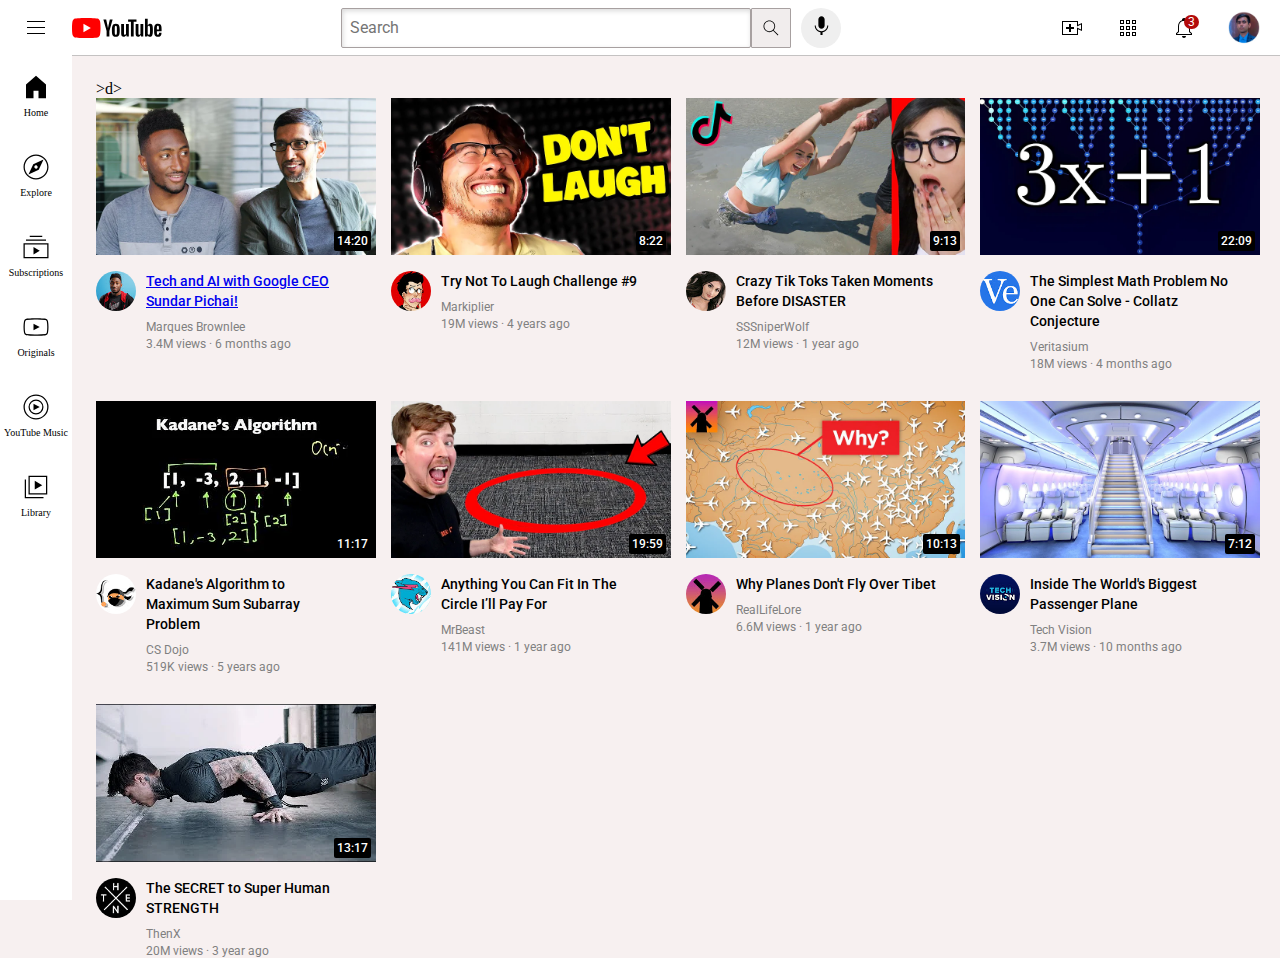
==== index.html @ 273a0949 "Update and rename youtube.html to index.html" ====
<!DOCTYPE html>
<html lang="en">
<!-- COMMENT -->>d>
<meta charset="UTF-8">
<meta name="viewport" content="width=device-width, initial-scale=1.0">
<title>Youtube Clone</title>
<link rel="stylesheet" href="header.css">
<link rel="stylesheet" href="general.css">
<link rel="stylesheet" href="style.css">
<link rel="stylesheet" href="sidebar.css">
<link rel="preconnect" href="https://fonts.googleapis.com">
<link rel="preconnect" href="https://fonts.gstatic.com" crossorigin>
<link href="https://fonts.googleapis.com/css2?family=Roboto:wght@400;500;700&display=swap" rel="stylesheet">
</head>

<body>
    <div class="header">
        <div class="left-section">
            <img class="hamburger-menu" src="icons/hamburger-menu.svg">
            <img class="youtube-logo" src="icons/youtube-logo.svg">
        </div>
        <div class="middle-section">
            <input type="text" placeholder="Search" class="search-box">
            <button class="search-button">
                <img class="search-icon" src="icons/search.svg">
                <div class="tooltip">
                    Search
                </div>
            </button>
            <button class="voice-search-button">
                <img class="voice-search-icon" src="icons/voice-search-icon.svg">
                <div class="tooltip">
                    Search with your voice
                </div>
            </button>
        </div>
        <div class="right-section">
            <div class="upload-button">
                <img class="upload-icon" src="icons/upload.svg">
                <div class="tooltip">
                    Create
                </div>
            </div>
            <div class="youtube-apps-button">
                <img class="youtube-apps-icon" src="icons/youtube-apps.svg">
                <div class="tooltip">
                    YouTube apps
                </div>
            </div>

            <div class="notification-container">
                <img class="notifications-icon" src="icons/notifications.svg">
                <div class="notification-number">
                    3
                </div>
                <div class="tooltip">
                    Notifications
                </div>
            </div>


            <img class="current-user-picture" src="channel-pictures/my-channel.jpeg">
        </div>
    </div>

    <div class="sidebar">
        <div class="sidebar-link">
            <img src="icons/home.svg">
            <div>Home</div>
        </div>
        <div class="sidebar-link">
            <img src="icons/explore.svg">
            <div>Explore</div>
        </div>
        <div class="sidebar-link">
            <img src="icons/subscriptions.svg">
            <div>Subscriptions</div>
        </div>
        <div class="sidebar-link">
            <img src="icons/originals.svg">
            <div>Originals</div>
        </div>
        <div class="sidebar-link">
            <img src="icons/youtube-music.svg">
            <div>YouTube Music</div>
        </div>
        <div class="sidebar-link">
            <img src="icons/library.svg">
            <div>Library</div>
        </div>
    </div>

    <div class="video-grid">
        <div class="video-preview">
            <div class="thumbnail-row">
                <img class="thumbnails" src="thumbnails/thumbnail-1.webp">
                <div class="timestamp">
                    14:20
                </div>
            </div>
            <div class="video-info-grid">
                <div class="channel-picture">
                    <img class="profile-pic" src="channel-pictures/channel-1.jpeg">
                </div>
                <div class="video-info">
                    <p class="video-title">
                        <a href="https://www.youtube.com/watch?v=n2RNcPRtAiY">
                            Tech and AI with Google CEO Sundar Pichai!
                        </a>
                    </p>
                    <p class="video-author">
                        Marques Brownlee
                    </p>
                    <p class="video-stats">
                        3.4M views &#183; 6 months ago
                    </p>
                </div>

            </div>


        </div>
        <div class="video-preview">
            <div class="thumbnail-row">
                <img class="thumbnails" src="thumbnails/thumbnail-2.webp">
                <div class="timestamp">
                    8:22
                </div>
            </div>
            <div class="video-info-grid">
                <div class="channel-picture">
                    <img class="profile-pic" src="channel-pictures/channel-2.jpeg">
                </div>
                <div class="video-info">
                    <p class="video-title">
                        Try Not To Laugh Challenge #9
                    </p>
                    <p class="video-author">
                        Markiplier
                    </p>
                    <p class="video-stats">
                        19M views · 4 years ago
                    </p>
                </div>

            </div>


        </div>
        <div class="video-preview">
            <div class="thumbnail-row">
                <img class="thumbnails" src="thumbnails/thumbnail-3.webp">
                <div class="timestamp">
                    9:13
                </div>
            </div>
            <div class="video-info-grid">
                <div class="channel-picture">
                    <img class="profile-pic" src="channel-pictures/channel-3.jpeg">
                </div>
                <div class="video-info">
                    <p class="video-title">
                        Crazy Tik Toks Taken Moments Before DISASTER
                    </p>
                    <p class="video-author">
                        SSSniperWolf
                    </p>
                    <p class="video-stats">
                        12M views · 1 year ago
                    </p>
                </div>

            </div>


        </div>

        <div class="video-preview">
            <div class="thumbnail-row">
                <img class="thumbnails" src="thumbnails/thumbnail-4.webp">
                <div class="timestamp">
                    22:09
                </div>
            </div>
            <div class="video-info-grid">
                <div class="channel-picture">
                    <img class="profile-pic" src="channel-pictures/channel-4.jpeg">
                </div>
                <div class="video-info">
                    <p class="video-title">
                        The Simplest Math Problem No One Can Solve - Collatz Conjecture
                    </p>
                    <p class="video-author">
                        Veritasium
                    </p>
                    <p class="video-stats">
                        18M views · 4 months ago
                    </p>
                </div>

            </div>


        </div>
        <div class="video-preview">
            <div class="thumbnail-row">
                <img class="thumbnails" src="thumbnails/thumbnail-5.webp">
                <div class="timestamp">
                    11:17
                </div>
            </div>
            <div class="video-info-grid">
                <div class="channel-picture">
                    <img class="profile-pic" src="channel-pictures/channel-5.jpeg">
                </div>
                <div class="video-info">
                    <p class="video-title">
                        Kadane's Algorithm to Maximum Sum Subarray Problem
                    </p>
                    <p class="video-author">
                        CS Dojo
                    </p>
                    <p class="video-stats">
                        519K views · 5 years ago
                    </p>
                </div>

            </div>


        </div>
        <div class="video-preview">
            <div class="thumbnail-row">
                <img class="thumbnails" src="thumbnails/thumbnail-6.webp">
                <div class="timestamp">
                    19:59
                </div>
            </div>
            <div class="video-info-grid">
                <div class="channel-picture">
                    <img class="profile-pic" src="channel-pictures/channel-6.jpeg">
                </div>
                <div class="video-info">
                    <p class="video-title">
                        Anything You Can Fit In The Circle I’ll Pay For
                    </p>
                    <p class="video-author">
                        MrBeast
                    </p>
                    <p class="video-stats">
                        141M views · 1 year ago
                    </p>
                </div>

            </div>


        </div>

        <div class="video-preview">
            <div class="thumbnail-row">
                <img class="thumbnails" src="thumbnails/thumbnail-7.webp">
                <div class="timestamp">
                    10:13
                </div>
            </div>
            <div class="video-info-grid">
                <div class="channel-picture">
                    <img class="profile-pic" src="channel-pictures/channel-7.jpeg">
                </div>
                <div class="video-info">
                    <p class="video-title">
                        Why Planes Don't Fly Over Tibet
                    </p>
                    <p class="video-author">
                        RealLifeLore
                    </p>
                    <p class="video-stats">
                        6.6M views · 1 year ago
                    </p>
                </div>

            </div>


        </div>
        <div class="video-preview">
            <div class="thumbnail-row">
                <img class="thumbnails" src="thumbnails/thumbnail-8.webp">
                <div class="timestamp">
                    7:12
                </div>
            </div>
            <div class="video-info-grid">
                <div class="channel-picture">
                    <img class="profile-pic" src="channel-pictures/channel-8.jpeg">
                </div>
                <div class="video-info">
                    <p class="video-title">
                        Inside The World's Biggest Passenger Plane
                    </p>
                    <p class="video-author">
                        Tech Vision
                    </p>
                    <p class="video-stats">
                        3.7M views · 10 months ago
                    </p>
                </div>

            </div>


        </div>
        <div class="video-preview">
            <div class="thumbnail-row">
                <img class="thumbnails" src="thumbnails/thumbnail-9.webp">
                <div class="timestamp">
                    13:17
                </div>
            </div>
            <div class="video-info-grid">
                <div class="channel-picture">
                    <img class="profile-pic" src="channel-pictures/channel-9.jpeg">
                </div>
                <div class="video-info">
                    <p class="video-title">
                        The SECRET to Super Human STRENGTH
                    </p>
                    <p class="video-author">
                        ThenX
                    </p>
                    <p class="video-stats">
                        20M views · 3 year ago
                    </p>
                </div>

            </div>


        </div>
    </div>


</body>

</html>
---- header.css ----
.header {
    display: flex;
    height: 55px;
    flex-direction: row;
    justify-content: space-between;
    position: fixed;
    top: 0px;
    left: 0px;
    bottom: 0px;
    right: 0px;
    background-color: white;
    border-bottom-width: 1px;
    border-bottom-color: rgb(196, 194, 194);
    border-bottom-style: solid;
    z-index: 100;
}

.right-section {
    width: 200px;
    display: flex;
    align-items: center;
    justify-content: space-between;
    margin-right: 20px;
    flex-shrink: 0;
}

.middle-section {

    flex: 1;
    margin-left: 30px;
    margin-right: 70px;
    max-width: 500px;
    display: flex;
    align-items: center;
}

.search-box {
    flex: 1;
    height: 36px;
    padding-left: 8px;
    font-size: 16px;
    border: solid;
    border-width: 1px;
    border-color: rgb(167, 160, 160);
    border-radius: 2px;
    box-shadow: inset 1px 2px 5px rgba(0, 0, 0, 0.15);
    width: 0;
    position: relative;
}

.search-box::placeholder {
    font-size: 16px;
    font-family: Roboto, Arial;
}

.search-icon {
    height: 20px;
    margin-left: -1px;
}

.left-section {
    display: flex;
    align-items: center;
}

.hamburger-menu {
    height: 24px;
    margin-left: 24px;
    margin-right: 24px;
}

.hamburger-menu:hover {
    cursor: pointer;
}

.youtube-logo {
    height: 20px;
}

.search-button {
    height: 40px;
    width: 40px;
    background-color: rgb(241, 237, 237);
    border-width: 1px;
    border-color: rgb(167, 160, 160);
    border-radius: 1px;
    border-style: solid;
    margin-right: 10px;
    display: flex;
    justify-content: center;
    align-items: center;
}

.voice-search-button {
    height: 40px;
    width: 40px;
    border-radius: 20px;
    border-width: 1px;
    padding-top: 5px;
    border: none;
    display: flex;
    justify-content: center;

}

.upload-button {
    display: flex;
    align-items: center;
    justify-content: center;
}

.youtube-apps-button {
    display: flex;
    justify-content: center;
    align-items: center;
}

.notification-container {
    display: flex;
    justify-content: center;
    align-items: center;
}

.voice-search-icon {
    height: 25px;
}

.upload-icon {
    height: 24px;
}

.youtube-apps-icon {
    height: 24px;
}

.notifications-icon {
    height: 24px;
}

.current-user-picture {
    height: 34px;
    border-radius: 16px;
}

.search-button .tooltip,
.voice-search-button .tooltip,
.upload-button .tooltip,
.youtube-apps-button .tooltip,
.notification-container .tooltip {
    position: absolute;
    bottom: -30px;
    background-color: gray;
    color: white;
    padding-left: 5px;
    padding-right: 5px;
    padding-top: 5px;
    padding-bottom: 5px;
    font-size: 12px;
    border-radius: 2px;
    opacity: 0;
    transition: opacity 0.15s;
    pointer-events: none;
}

.search-button:hover .tooltip,
.voice-search-button:hover .tooltip,
.upload-button:hover .tooltip,
.youtube-apps-button:hover .tooltip,
.notification-container:hover .tooltip {
    opacity: 1;
}
---- general.css ----
p {
    font-family: Roboto, Arial;
    margin-top: 0px;
    margin-bottom: 0px;
}

.thumbnails {
    width: 100%;
    margin-bottom: 12px;
}

body {
    margin: 0;
    padding-top: 80px;
    padding-left: 96px;
    padding-right: 20px;
    background-color: rgb(247, 240, 240);
}

.thumbnail-row {
    position: relative;
}

.timestamp {
    position: absolute;
    background-color: black;
    color: white;
    bottom: 20px;
    right: 5px;
    font-size: 12px;
    font-family: Roboto, Arial;
    font-weight: 500;
    padding-left: 3px;
    padding-right: 3px;
    padding-top: 3px;
    padding-bottom: 3px;
    border-radius: 2px;
}

.notification-container {
    position: relative;
}

.notification-number {
    position: absolute;
    background-color: rgb(179, 11, 11);
    color: white;
    font-family: Roboto, Arial;
    right: -3px;
    top: -1px;
    font-size: 12px;
    padding-left: 4px;
    padding-right: 4px;
    border-radius: 10px;
}
---- style.css ----
.video-grid {
    display: grid;
    grid-template-columns: 1fr 1fr 1fr;
    column-gap: 15px;
    row-gap: 30px;
}

@media (max-width: 750px) {
    .video-grid {
        grid-template-columns: 1fr 1fr;
    }
}

@media (max-width: 640px) {
    .video-grid {
        grid-template-columns: 1fr;
    }
}

@media (min-width: 1000px) {
    .video-grid {
        grid-template-columns: 1fr 1fr 1fr 1fr;
    }
}

@media (min-width: 751px) and (max-width: 999px) {
    .video-grid {
        grid-template-columns: 1fr 1fr 1fr;
    }
}

.video-title {
    width: 200px;
    font-size: 14px;
    font-weight: 500;
    line-height: 20px;
    margin-bottom: 9px;

}

.video-author {
    color: gray;
    font-size: 12px;
    margin-bottom: 3px;
}

.video-stats {
    color: gray;
    font-size: 12px;
}

.video-info-grid {
    display: grid;
    grid-template-columns: 50px 1fr;
}


.profile-pic {
    width: 40px;
    border-radius: 40px;
    margin-top: 0px;
}
---- sidebar.css ----
.sidebar {
    position: fixed;
    left: 0px;
    top: 55px;
    bottom: 0px;
    width: 72px;
    z-index: 200;
    background-color: white;
}

.sidebar-link {
    height: 80px;
    display: flex;
    justify-content: center;
    align-items: center;
    flex-direction: column;
}

.sidebar-link:hover {
    background-color: lightgray;
    cursor: pointer;
}

.sidebar-link img {
    height: 30px;
    margin-bottom: 5px;
}

.sidebar-link div {
    font-size: 10px;
}

/* COMMENT */
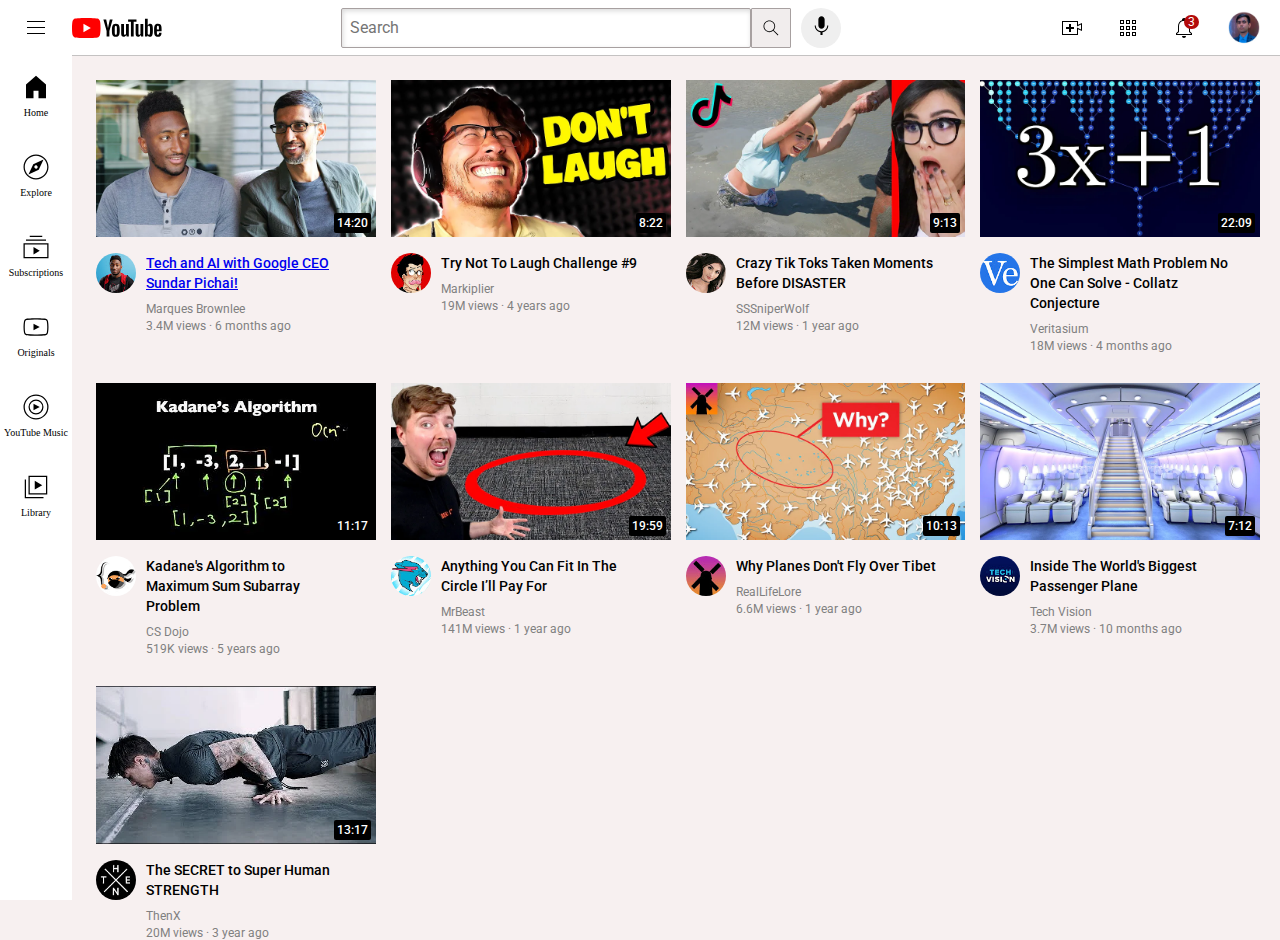
==== commit 8c6fecf9: "Update index.html" ====
--- a/index.html
+++ b/index.html
@@ -1,6 +1,6 @@
 <!DOCTYPE html>
 <html lang="en">
-<!-- COMMENT -->>d>
+<!-- COMMENT -->
 <meta charset="UTF-8">
 <meta name="viewport" content="width=device-width, initial-scale=1.0">
 <title>Youtube Clone</title>
